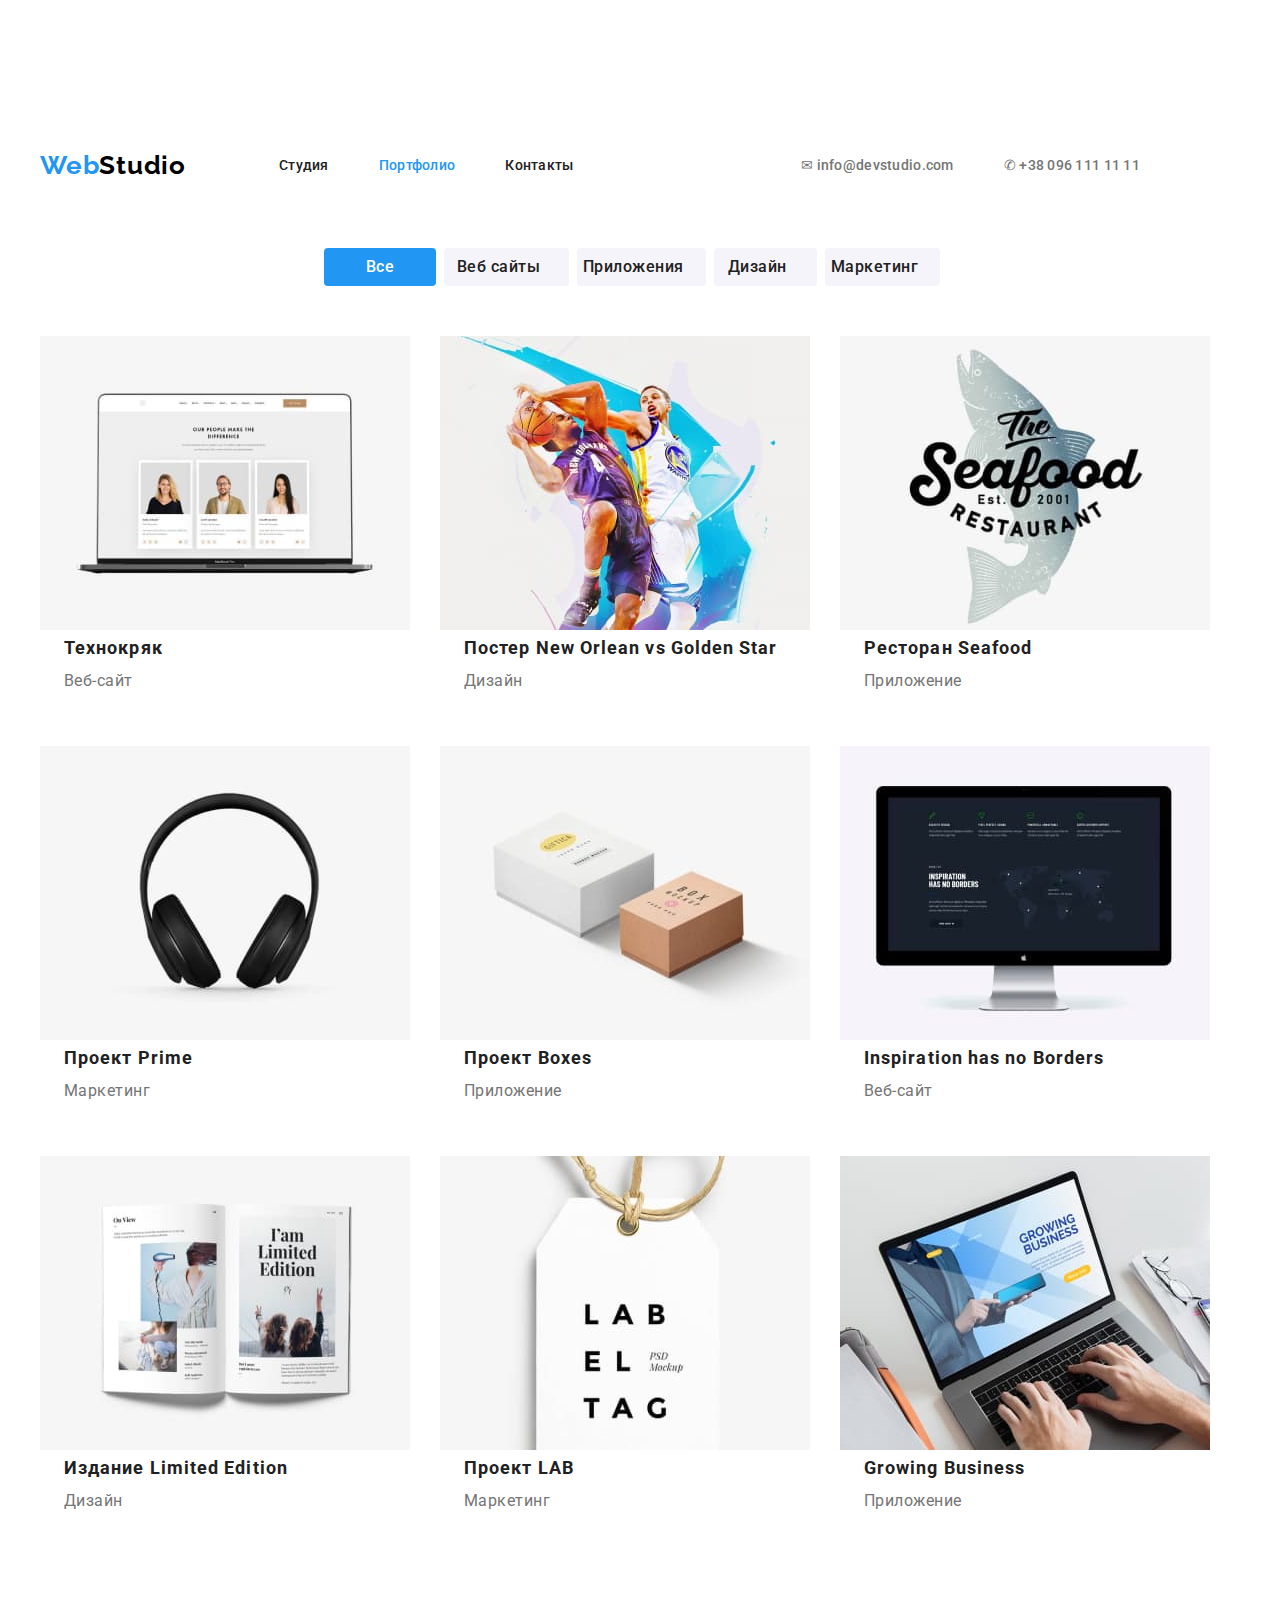
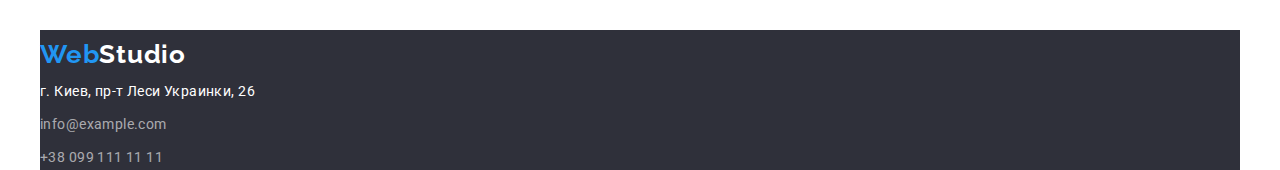
==== portfolio.html @ 2c80fff7 "Домашняя 05.08 итог" ====
<!DOCTYPE html>
<html lang="ru">

<head>
    <meta charset="UTF-8" />
    <meta http-equiv="X-UA-Compatible" content="IE=edge" />
    <meta name="viewport" content="width=device-width, initial-scale=1.0" />
    <title>Студия</title>
    <link rel="preconnect" href="https://fonts.googleapis.com">
    <link rel="preconnect" href="https://fonts.gstatic.com" crossorigin>
    <link
        href="https://fonts.googleapis.com/css2?family=Raleway:wght@700&family=Roboto:wght@400;500;700;900&display=swap"
        rel="stylesheet">
    <link rel="stylesheet" href="./css/styles.css">
</head>

<body>
    <header>
        <div class="container hider-container">
        <nav class="site-nav list">
            <a class="logo" href="">Web<span class="logo-dark">Studio</span></a>

            <ul class="site-list list">
                <li class="site-list-item site-nav"><a class="site-nav-link link" href="./index.html">Студия</a></li>
                <li class="site-list-item site-nav"><a class="site-nav-link current link" href="">Портфолио</a></li>
                <li class="site-list-item site-nav"><a class="site-nav-link link" href="">Контакты</a></li>
            </ul>
        </nav>
        <ul class="site-list-item style-flex">
        <li><a class="site-list-item contact link" href="mailto:info@devstudio.com">&#9993; info@devstudio.com</a></li>
        <li><a class="site-list-item contact link" href="tel:+380961111111">&#9990; +38 096 111 11 11</a></li>
        </ul>
    </div>
    </header>
<main>
    <section> 
        <div class="container">
        <h1 class="visually-hidden">Примеры работ</h1>
   <ul class="menu-li pointer">
    <li><button type="button" class="menu-li pointer filter-button button-color button-oll">Все</button></li>
    <li><button type="button" class="menu-li site-nav-link-p pointer filter-button button-sits">Веб сайты</button></li>
    <li><button type="button" class="menu-li site-nav-link-p pointer filter-button button-tools">Приложения</button></li>
    <li><button type="button" class="menu-li site-nav-link-p pointer filter-button button-design">Дизайн</button></li>
    <li><button type="button" class="menu-li site-nav-link-p pointer filter-button">Маркетинг</button></li>
   </ul>
   
       <div class="test-container example">
        <ul> 
            
                <div class="flex-container">
            <li class="flex-element">
                <img src="./images/works/work1.jpg" alt="ноутбук" width="370" height="294" />
      <h2 class="themes">Технокряк</h2>
      <p class="thems-text">Веб-сайт</p>
           </li>
           
           <li class="flex-element">
            <img src="./images/works/work2.jpg" alt="Баскетбол" width="370" height="294" />
            <h2 class="themes">Постер New Orlean vs Golden Star</h2>
            <p class="thems-text">Дизайн</p>
           </li>
            <li class="flex-element">
                <img src="./images/works/work3.jpg" alt="Рыба" width="370" height="294" />
                <h2 class="themes">Ресторан Seafood</h2>
                <p class="thems-text">Приложение</p>
            </li>
            <li class="flex-element">
                <img src="./images/works/work4.jpg" alt="Наушники" width="370" height="294" />
                <h2 class="themes">Проект Prime</h2>
                <p class="thems-text">Маркетинг</p>
            </li>
            <li class="flex-element">
                <img src="./images/works/work5.jpg" alt="Коробки" width="370" height="294" />
                <h2 class="themes">Проект Boxes</h2>
                <p class="thems-text">Приложение</p>
            </li>
            <li class="flex-element">
                <img src="./images/works/work6.jpg" alt="Монитор" width="370" height="294" />
                <h2 class="themes">Inspiration has no Borders</h2>
                <p class="thems-text">Веб-сайт</p>
            </li>
            <li class="flex-element">
                <img src="./images/works/work7.jpg" alt="Книга" width="370" height="294" />
                <h2 class="themes">Издание Limited Edition</h2>
                <p class="thems-text">Дизайн</p>
            </li>
            <li class="flex-element">
                <img src="./images/works/work8.jpg" alt="Лейбл" width="370" height="294" />
                <h2 class="themes">Проект LAB</h2>
                <p class="thems-text">Маркетинг</p>
            </li>
            <li class="flex-element">
                <img src="./images/works/work9.jpg" alt="Ноутбук 2" width="370" height="294" />
                <h2 class="themes">Growing Business</h2>
                <p class="thems-text">Приложение</p>
            </li>
            </div>
            </ul>
            </div>
    </section>
</main>
    <div class="container">
    <footer class="style-footer">
        <a class="logo" href="">Web<span class="lable">Studio</span></a>
        <address>
            <ul>
                <li>
                    <a href="https://goo.gl/maps/X5TGUrsWiipyjW1k8"></a>
                    <a class="street">г. Киев, пр-т Леси Украинки, 26</a>
                    </li>
                    <li class="contact-footer"><a class="tel-color link" href="mailto:info@example.com">info@example.com</a></li>
                    <li class="contact-footer"><a class="tel-color link" href="tel:+380991111111">+38 099 111 11 11</a></li>
            </ul>
        </address>
    </footer>
    </div>
</body>

</html>
---- css/styles.css ----
:root {
  --accent-color: #2196f3;
  --main-text-color: #212121;
  --secondary-text-color: #757575;
  --main-font: 'Roboto', sans-serif;
  --secondary-font: 'Raleway', cursive;
  --primary-white-color: #ffffff;
  --lable-color: #000000
}

html {
  box-sizing: border-box;
}

.list {
  display: flex;
  align-items: center;
  padding: 0;
  margin: 0;
  list-style: none;
 
}

img {
  display: block;
  max-width: 100%;
  height: auto;
}

.container {
  width: 1200px;
  padding-left: 15px;
  padding-right: 15px;
  margin: 0 auto;
}

.div {
  display: block;
}

.site-list-item {
  margin-right: 50px;
  padding-top: 32px;
  padding-bottom: 32px;
  margin-left: auto;
  display: flex;
}

.style-flex {
  display: flex;
  margin-left: auto;
}

.site-list-work:not(:last-child) {
  margin-right: 30px;
  padding-bottom: 94px;
}

.site-command {
  background: #FFFFFF;
  box-shadow: 0px 1px 3px rgba(0, 0, 0, 0.12), 0px 1px 1px rgba(0, 0, 0, 0.14), 0px 2px 1px rgba(0, 0, 0, 0.2);
  border-radius: 0px 0px 4px 4px;
}

.site-command:not(:last-child) {
  margin-right: 30px;
}

.team {
  margin-bottom: 94;
  padding: 50px;
}
  
.box {
  width: 130;
  min-height: 75;
  background-color: teal;
  color: fff;
  justify-content: center;
  align-items: center;
  margin-bottom: 15px;
}

body {
  margin: 0;
  font-family: 'Roboto';
  font-family: var(--main-font);
  background-color: var(--primary-white-color);
}

.hider-container {
  display: flex;
  margin-top: 94px;
  margin-bottom: 10px;
}

.link {
    text-decoration: none;
    display: block;
    
}

h1,h2,h3,h4,h5,h6,p {
    margin-top: 0;
    margin-bottom: 0;
}

.lable {
    color: var(--primary-white-color);
}

.pointer {
    display: flex;
    cursor: pointer;
}

.head {
    padding-top: 200px;
    padding-bottom: 200px;
    font-weight: 900;
    font-size: 44px;
    line-height: 1.36;
    text-align: center;
    letter-spacing: 0.06em;
    text-transform: uppercase;
    color: var(--primary-white-color);
    background-color: #2F303A;;
}

.head-title {
  margin-top: 0;
  padding-bottom: 0;
    font-weight: 900;
    font-size: 44px;
    line-height: 1.36;
    text-align: center;
    letter-spacing: 0.06em;
    text-transform: uppercase;
  
    color: #FFFFFF;
}

/* Logo */

.logo {
  margin-right: 93px;
  text-decoration: none;
  font-family: var(--secondary-font);
  font-weight: 700;
  font-size: 26px;
  line-height: 1.92;
  letter-spacing: 0.03em;
  color: var(--accent-color);
}

ul {
  margin: 0;
  padding: 0;
  list-style: none;
}

.example {
  display: flex;
  flex-wrap: wrap;
}

.test-conntainer {
  width: 1230px;
  padding-left: 15px;
  padding-right: 15px;
  margin-left: auto;
  margin-right: auto;

}

.flex-container {
  display: flex;
  flex-wrap: wrap;
}

.flex-element {
  width: 370px;
  margin-right: 30px;
  margin-bottom: 30px;
  
}

.flex-element:nth-child(3n) {
  margin-right: 0;
}

.flex-element:nth-last-child(-n + 3) {
  margin-bottom: 0;
}

.logo-dark {
  font-weight: 700;
    font-size: 26px;
    line-height: 1.19;
    letter-spacing: 0.03em;
  color: var(--lable-color);
}

.logo-light {
  font-weight: 700;
    font-size: 26px;
    line-height: 1.19;
    letter-spacing: 0.03em;
  color: var(--primary-white-color);
}

.filter-button {
  border-radius: 4px;
  border: none;
  padding-top: 6px;
    padding-right: 22px;
    padding-bottom: 6px;
    padding-left: 6px;
    background-color: #F5F4FA;
    color: #212121;
}

.menu-li {
  margin-bottom: 25px;
  text-align: center;
  margin-right: 8px;
  justify-content: center;
  font-family: 'Roboto';
  font-style: normal;
    font-weight: 500;
    font-size: 16px;
    line-height: 1.62;
    text-align: center;
    letter-spacing: 0.03em;
    color: #212121;
}

.site-nav {
  display: flex;
}

.site-nav-link {
  font-weight: 500;
  font-size: 14px;
  line-height: 1.14;
  letter-spacing: 0.02em;
  color: var(--main-text-color);
}

.site-nav-link:hover,
.site-nav-link:focus {
  color: var(--accent-color);
  background-color: var(--primary-white-color);
}

.site-nav-link-p:hover,
.site-nav-link-p:focus {
  color: #212121;
  background-color: #F5F5F5;
}

.contact {
    margin-top: 0;
    padding-bottom: 0;
    padding-bottom: 32px; 
      font-weight: 500;
      font-size: 14px;
      line-height: 1.14;
      letter-spacing: 0.02em;
      color: var(--secondary-text-color);
}

.current {
  color: var(--accent-color);
}

.contact-tel {
  color: var(--secondary-text-color);
}

.feature-skills {
    font-weight: 700;
    font-size: 14px;
    line-height: 1.14;
    letter-spacing: 0.03em;
    text-transform: uppercase;
    color: var(--main-text-color);
}

.section-title {
    margin-top: 0;
    margin-bottom: 0;
    margin-top: 118px;
    padding-bottom: 94px;
    font-weight: 700;
    font-size: 36px;
    line-height: 1.16;
    text-align: center;
    letter-spacing: 0.03em;
    color: var(--main-text-color);
}

.section-title-bg {
  background-color: #F5F4FA;
      margin-top: 0;
      margin-bottom: 0;
      padding-bottom: 94px;
      font-weight: 700;
      font-size: 36px;
      line-height: 1.16;
      text-align: center;
      letter-spacing: 0.03em;
      color: var(--main-text-color);
}

.section.no-padding {
    padding-top: 0;
    padding-bottom: 0;
}

.features-title {
    margin: 0;
    padding: 0;
    margin-bottom: 10px;
    font-weight: 700;
    font-size: 14px;
    line-height: 1.14;
    letter-spacing: 0.03em;
    text-transform: uppercase;
    color: var(--main-text-color);
}

.features-text {
  margin-right: 30px;
  padding-bottom: 50px;
  font-weight: 400;
  font-size: 14px;
  line-height: 1.71;
  letter-spacing: 0.03em;
  color: var(--secondary-text-color);
}

.tim-title {
  margin-top: 30px;
  padding-bottom: 10px;
  font-weight: 500;
  font-size: 16px;
  line-height: 1.18;
  letter-spacing: 0.03em;
  color: var(--main-text-color);
}

.tim-text {
  
  padding-bottom: 30px;
  font-weight: 400;
  font-size: 16px;
  line-height: 1.18;
  letter-spacing: 0.03em;
  color: var(--secondary-text-color);
}

.head {
    font-weight: 900;
    font-size: 44px;
    line-height: 1.36;
    text-align: center;
    letter-spacing: 0.06em;
    text-transform: uppercase;
    color: var(--primary-white-color);
}

/* Button */

.button-oll {
    padding-top: 6px;
    padding-right: 25px;
    padding-bottom: 6px;
    padding-left: 25px;
    width: 73px;
    height: 38px;
}

.button-sits {
  width: 125px;
    height: 38px;
    left: 593px;
    top: 174px;
}

.botton-tools {
    width: 112px;
      height: 38px;
      left: 726px;
      top: 174px;
}

.button-design {
  width: 103px;
    height: 38px;
    left: 846px;
    top: 174px;
}

.button-marketing {
  width: 130px;
    height: 38px;
    left: 957px;
    top: 174px;
}

.button-color {
width: 112px;
height: 38px;
left: 726px;
top: 174px;
border-radius: var(--accent-color);
border-radius: 4px; 
color: var(--primary-white-color);
background-color: var(--accent-color);
}

.properties {
  font-weight: 700;
  font-size: 16px;
  line-height: 1.88;
  display: flex;
  align-items: center;
  text-align: center;
  letter-spacing: 0.06em;
  color: var(--primary-white-color);
}

.button.primary {
  background-color: var(--accent-color);
  color: var(--primary-white-color);
    border-radius: 4px;
    padding: 10px 32px;
    margin-right: auto;
    margin-left: auto;
    text-transform: uppercase;
    font-weight: 700;
    font-size: 16px;
    line-height: 1.88;
    display: flex;
    align-items: center;
    text-align: center;
    letter-spacing: 0.06em;
    color: var(--primary-white-color);
}

/* Наши преимущества */

.themes {
      margin-left: 24px;
      margin-right: 24px;
      font-weight: 700;
      font-size: 18px;
      line-height: 2;
      letter-spacing: 0.06em;
      color: var(--main-text-color);
}

.thems-text {
      margin-right: 24px;
      margin-left: 24px;
      margin-bottom: 20px;
      font-weight: 400;
      font-size: 16px;
      line-height: 1.88;
      letter-spacing: 0.03em;
      color: var(--secondary-text-color);
}

/* Футер */

.contact-footer {
  margin-top: 9px;
  
  font-family: 'Roboto';
    font-style: normal;
    font-weight: 400;
    font-size: 14px;
    line-height: 1.71;
    letter-spacing: 0.03em;
    color: rgba(255, 255, 255, 0.6);
}

.tel-color {
  font-weight: 400;
    font-size: 14px;
    line-height: 1.71;
    letter-spacing: 0.03em;
    color: rgba(255, 255, 255, 0.6);
}

.style-footer {
  margin-top: 94px;
  background-color: #2F303A;;
}

.logo-footer {
  margin-bottom: 20px;
  padding-bottom: 20px;
}

.street {
  margin-top: 30px;
font-family: 'Roboto';
  font-style: normal;
  font-weight: 400;
  font-size: 14px;
  line-height: 1.71;
  letter-spacing: 0.03em;
  color: var(--primary-white-color);
}

/* Спрятанный заголовок */
.visually-hidden {
  
  position: absolute;
  white-space: nowrap;
  width: 1px;
  height: 1px;
  overflow: hidden;
  border: 0;
  padding: 0;
  clip: rect(0 0 0 0);
  clip-path: inset(50%);
  margin: -1px;
}
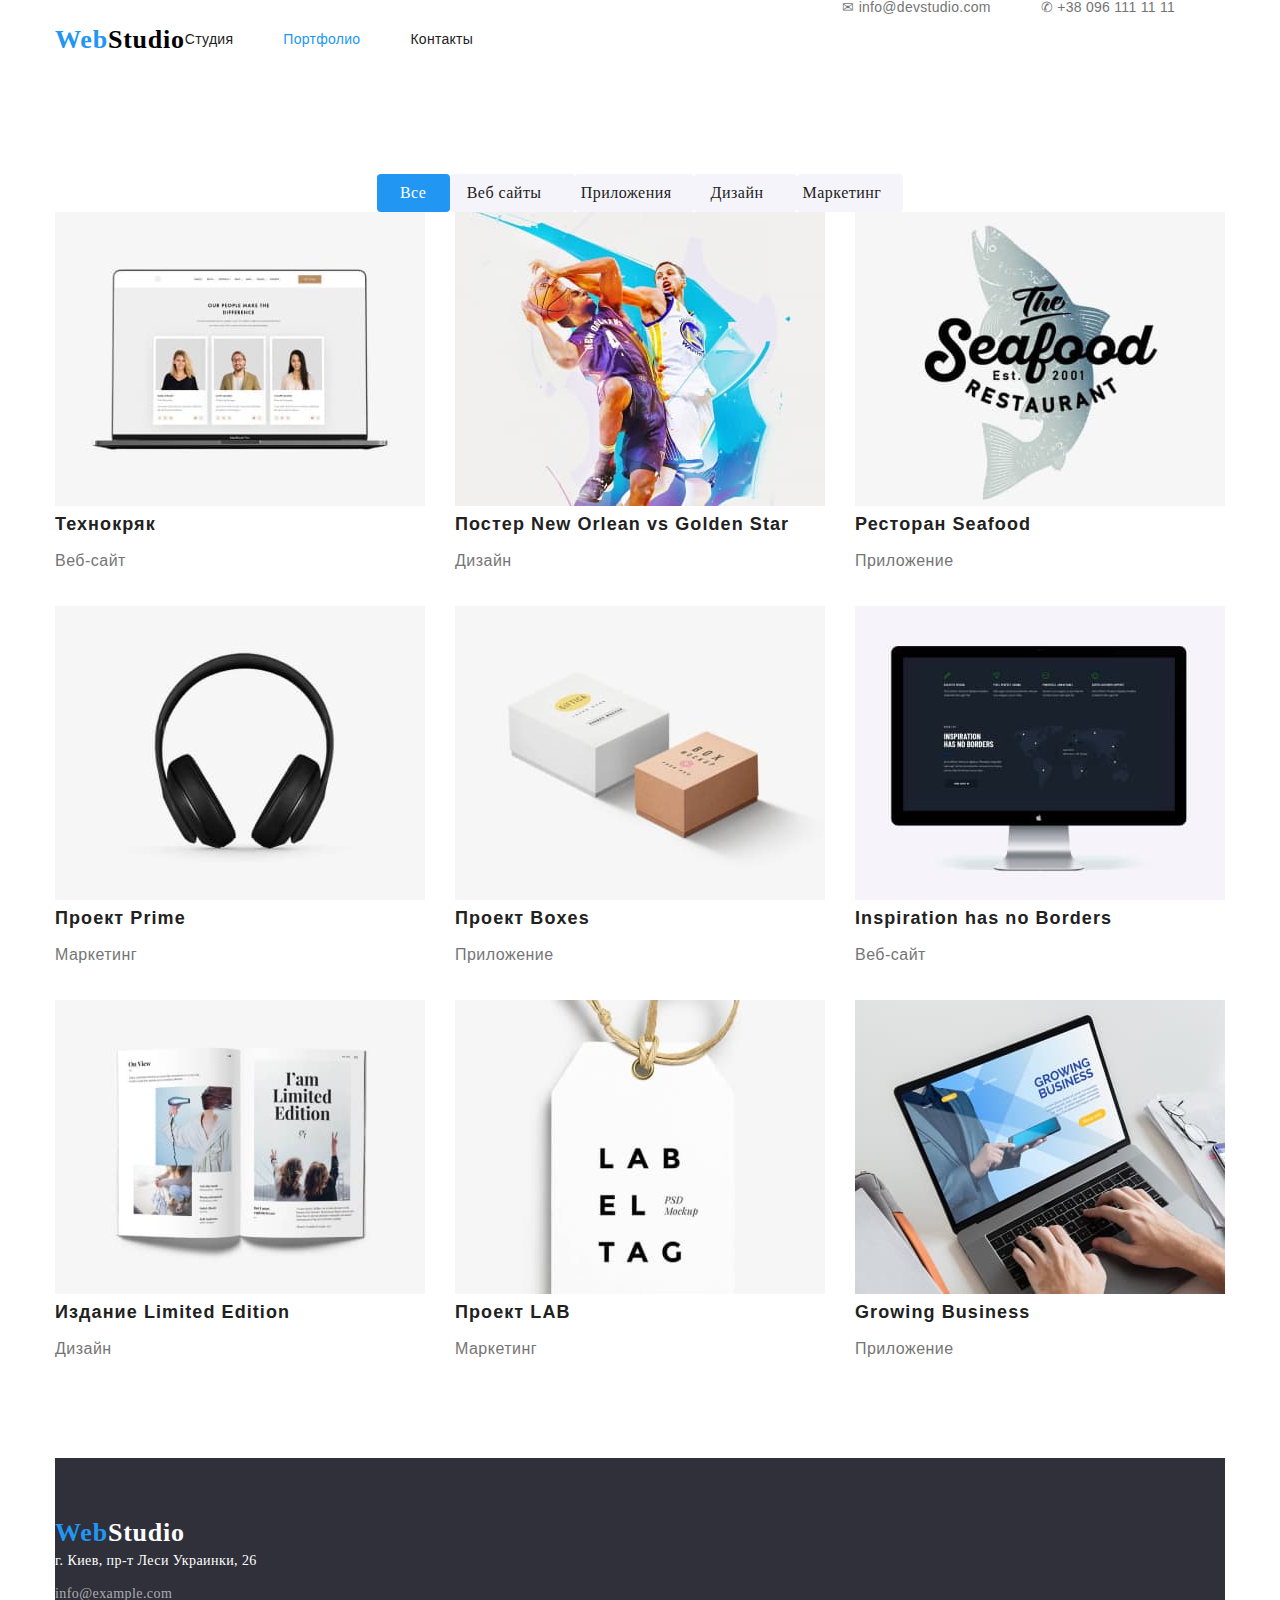
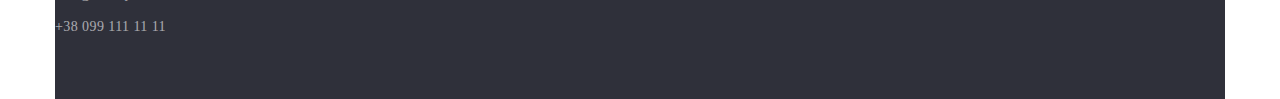
==== commit 57c15a34: "Домашка 07.08" ====
--- a/portfolio.html
+++ b/portfolio.html
@@ -9,8 +9,8 @@
     <link rel="preconnect" href="https://fonts.googleapis.com">
     <link rel="preconnect" href="https://fonts.gstatic.com" crossorigin>
     <link
-        href="https://fonts.googleapis.com/css2?family=Raleway:wght@700&family=Roboto:wght@400;500;700;900&display=swap"
-        rel="stylesheet">
+        href="https://fonts.googleapis.com/css2?family=Raleway:wght@700&family=Roboto:wght@400;500;700;900&display=swap">
+        <link rel="stylesheet" href="https://cdnjs.cloudflare.com/ajax/libs/modern-normalize/1.1.0/modern-normalize.min.css">
     <link rel="stylesheet" href="./css/styles.css">
 </head>
 
@@ -33,7 +33,7 @@
     </div>
     </header>
 <main>
-    <section> 
+    <section class="section"> 
         <div class="container">
         <h1 class="visually-hidden">Примеры работ</h1>
    <ul class="menu-li pointer">
@@ -44,10 +44,8 @@
     <li><button type="button" class="menu-li site-nav-link-p pointer filter-button">Маркетинг</button></li>
    </ul>
    
-       <div class="test-container example">
         <ul> 
-            
-                <div class="flex-container">
+                <ul class="flex-container">   
             <li class="flex-element">
                 <img src="./images/works/work1.jpg" alt="ноутбук" width="370" height="294" />
       <h2 class="themes">Технокряк</h2>
@@ -94,7 +92,7 @@
                 <h2 class="themes">Growing Business</h2>
                 <p class="thems-text">Приложение</p>
             </li>
-            </div>
+            </ul>
             </ul>
             </div>
     </section>
--- a/css/styles.css
+++ b/css/styles.css
@@ -18,7 +18,11 @@
   padding: 0;
   margin: 0;
   list-style: none;
- 
+}
+
+.section {
+  padding-top: 94px;
+  padding-bottom: 94px;
 }
 
 img {
@@ -34,26 +38,31 @@
   margin: 0 auto;
 }
 
+.header {
+  background: 1px solid #F5F5F5;
+}
+
 .div {
   display: block;
 }
 
-.site-list-item {
+.contacts {
+  display: flex;
+  margin-left: auto;
+  mb50
+}
+
+.style-flex {
+  display: flex;
+  margin-left: auto;
+}
+
+.site-list-item:not(:last-child) {
   margin-right: 50px;
-  padding-top: 32px;
-  padding-bottom: 32px;
-  margin-left: auto;
-  display: flex;
-}
-
-.style-flex {
-  display: flex;
-  margin-left: auto;
 }
 
 .site-list-work:not(:last-child) {
   margin-right: 30px;
-  padding-bottom: 94px;
 }
 
 .site-command {
@@ -67,8 +76,13 @@
 }
 
 .team {
-  margin-bottom: 94;
-  padding: 50px;
+    margin-bottom: 50px;
+    font-weight: 700;
+    font-size: 36px;
+    line-height: 1.16;
+    text-align: center;
+    letter-spacing: 0.03em;
+    color: var(--main-text-color);
 }
   
 .box {
@@ -90,8 +104,6 @@
 
 .hider-container {
   display: flex;
-  margin-top: 94px;
-  margin-bottom: 10px;
 }
 
 .link {
@@ -130,6 +142,7 @@
 .head-title {
   margin-top: 0;
   padding-bottom: 0;
+  margin-bottom: 30px;
     font-weight: 900;
     font-size: 44px;
     line-height: 1.36;
@@ -143,12 +156,11 @@
 /* Logo */
 
 .logo {
-  margin-right: 93px;
   text-decoration: none;
   font-family: var(--secondary-font);
   font-weight: 700;
   font-size: 26px;
-  line-height: 1.92;
+  line-height: 1.19;
   letter-spacing: 0.03em;
   color: var(--accent-color);
 }
@@ -174,11 +186,14 @@
 }
 
 .flex-container {
+  
   display: flex;
   flex-wrap: wrap;
+    
 }
 
 .flex-element {
+  
   width: 370px;
   margin-right: 30px;
   margin-bottom: 30px;
@@ -221,9 +236,7 @@
 }
 
 .menu-li {
-  margin-bottom: 25px;
-  text-align: center;
-  margin-right: 8px;
+ 
   justify-content: center;
   font-family: 'Roboto';
   font-style: normal;
@@ -235,16 +248,22 @@
     color: #212121;
 }
 
-.site-nav {
-  display: flex;
+.contacts-link {
+  font-weight: 500;
+    font-size: 14px;
+    line-height: 1.14;
+    letter-spacing: 0.02em;
+    color: var(--accent-color);
 }
 
 .site-nav-link {
+  padding: 32px 0;
   font-weight: 500;
   font-size: 14px;
   line-height: 1.14;
   letter-spacing: 0.02em;
   color: var(--main-text-color);
+  display: block;
 }
 
 .site-nav-link:hover,
@@ -260,14 +279,12 @@
 }
 
 .contact {
-    margin-top: 0;
-    padding-bottom: 0;
-    padding-bottom: 32px; 
-      font-weight: 500;
-      font-size: 14px;
-      line-height: 1.14;
-      letter-spacing: 0.02em;
-      color: var(--secondary-text-color);
+  margin-right: 50px;
+  font-weight: 500;
+  font-size: 14px;
+  line-height: 1.14;
+  letter-spacing: 0.02em;
+  color: var(--secondary-text-color);
 }
 
 .current {
@@ -290,8 +307,7 @@
 .section-title {
     margin-top: 0;
     margin-bottom: 0;
-    margin-top: 118px;
-    padding-bottom: 94px;
+    margin-bottom: 50px;
     font-weight: 700;
     font-size: 36px;
     line-height: 1.16;
@@ -302,20 +318,19 @@
 
 .section-title-bg {
   background-color: #F5F4FA;
-      margin-top: 0;
-      margin-bottom: 0;
-      padding-bottom: 94px;
-      font-weight: 700;
-      font-size: 36px;
-      line-height: 1.16;
-      text-align: center;
-      letter-spacing: 0.03em;
-      color: var(--main-text-color);
 }
 
 .section.no-padding {
     padding-top: 0;
     padding-bottom: 0;
+}
+
+.site-nav {
+  display: flex;
+}
+
+.site-item {
+  display: flex;
 }
 
 .features-title {
@@ -332,7 +347,6 @@
 
 .features-text {
   margin-right: 30px;
-  padding-bottom: 50px;
   font-weight: 400;
   font-size: 14px;
   line-height: 1.71;
@@ -340,9 +354,29 @@
   color: var(--secondary-text-color);
 }
 
+.section-bottom {
+  margin-top: 0;
+  margin-bottom: 0;
+  padding-top: 0;
+}
+
+.box-sizing {
+  box-sizing: border-box;
+  
+    position: absolute;
+    width: 370px;
+    height: 404px;
+    left: 215px;
+    top: 262px;
+  
+    background: #FFFFFF;
+    border: 1px solid #EEEEEE;
+}
+
 .tim-title {
-  margin-top: 30px;
-  padding-bottom: 10px;
+  padding-top: 30px;
+  padding-bottom: 30px;
+  margin-bottom: 10px;
   font-weight: 500;
   font-size: 16px;
   line-height: 1.18;
@@ -351,8 +385,6 @@
 }
 
 .tim-text {
-  
-  padding-bottom: 30px;
   font-weight: 400;
   font-size: 16px;
   line-height: 1.18;
@@ -410,11 +442,7 @@
 }
 
 .button-color {
-width: 112px;
-height: 38px;
-left: 726px;
-top: 174px;
-border-radius: var(--accent-color);
+
 border-radius: 4px; 
 color: var(--primary-white-color);
 background-color: var(--accent-color);
@@ -452,8 +480,7 @@
 /* Наши преимущества */
 
 .themes {
-      margin-left: 24px;
-      margin-right: 24px;
+      margin-bottom: 4px;
       font-weight: 700;
       font-size: 18px;
       line-height: 2;
@@ -462,9 +489,7 @@
 }
 
 .thems-text {
-      margin-right: 24px;
-      margin-left: 24px;
-      margin-bottom: 20px;
+      
       font-weight: 400;
       font-size: 16px;
       line-height: 1.88;
@@ -495,13 +520,14 @@
 }
 
 .style-footer {
-  margin-top: 94px;
+  padding-top: 60px;
+  padding-bottom: 60px;
   background-color: #2F303A;;
 }
 
 .logo-footer {
+  display: block;
   margin-bottom: 20px;
-  padding-bottom: 20px;
 }
 
 .street {
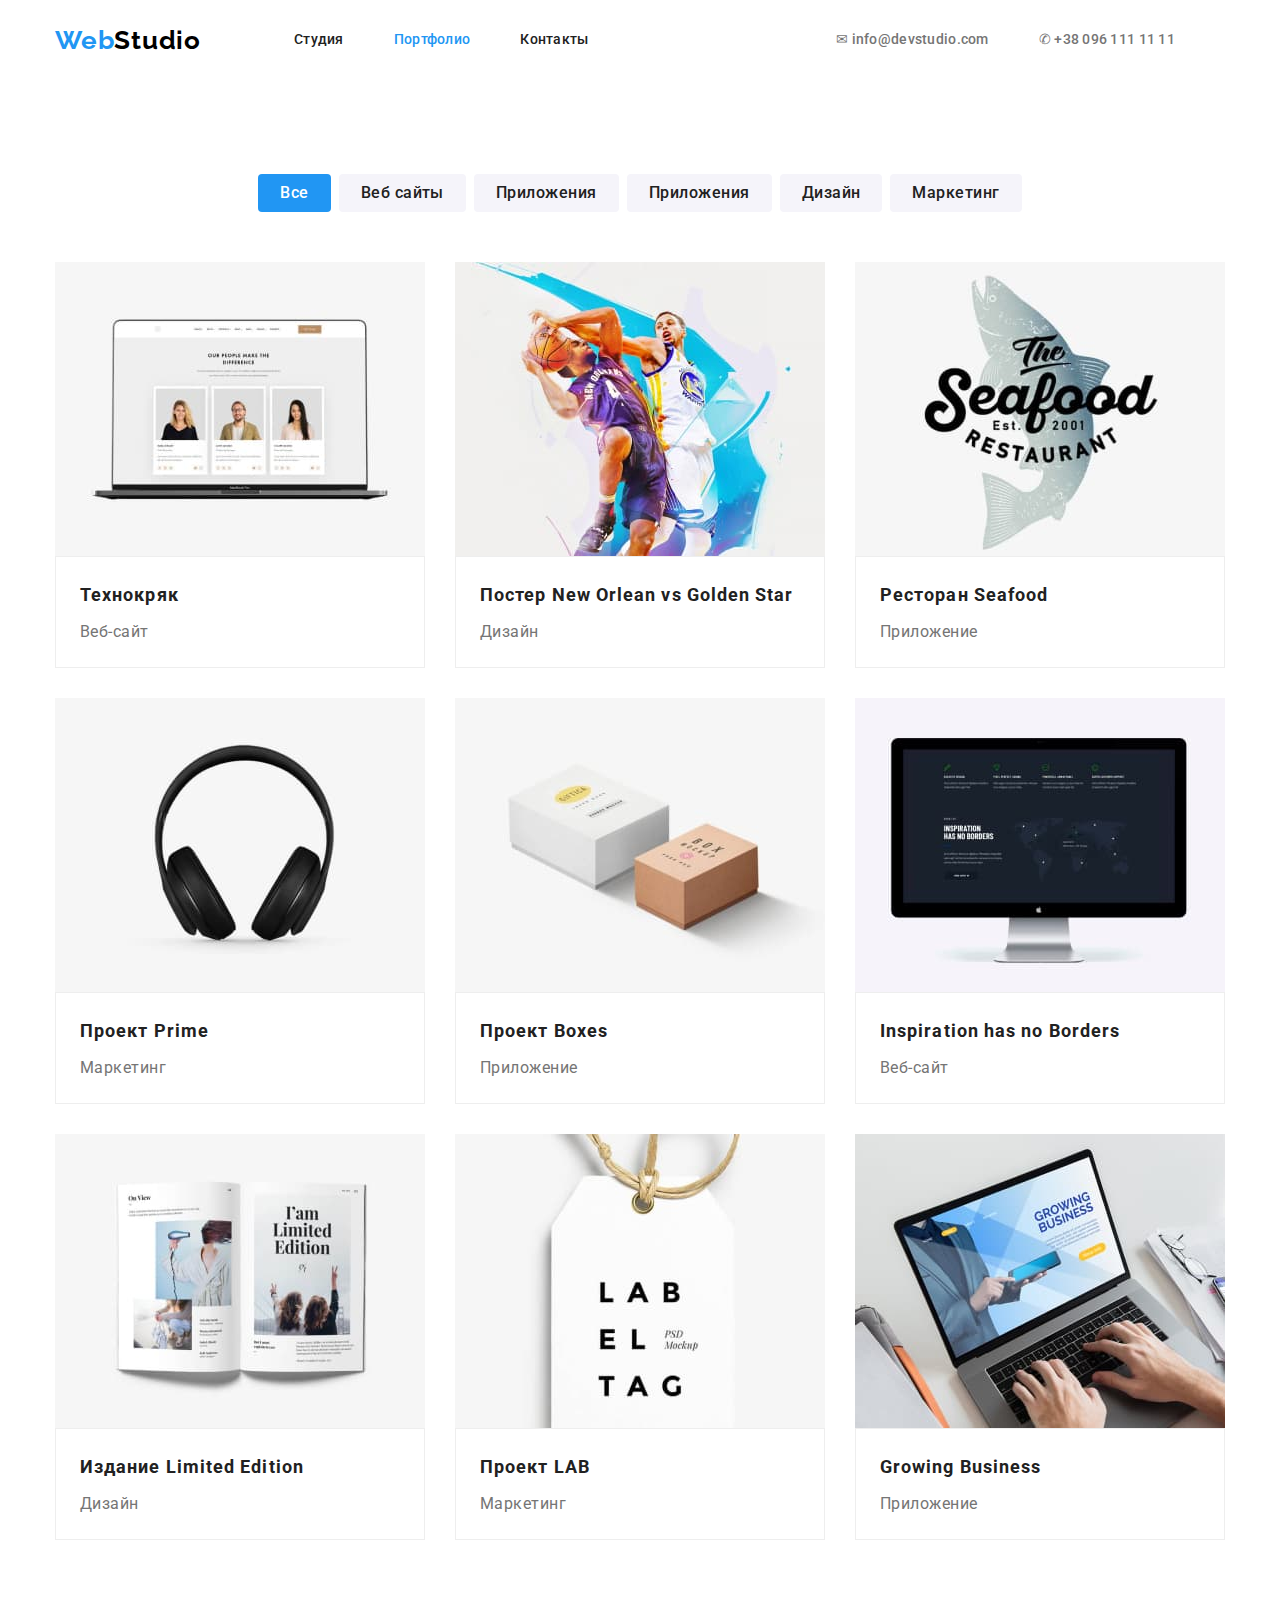
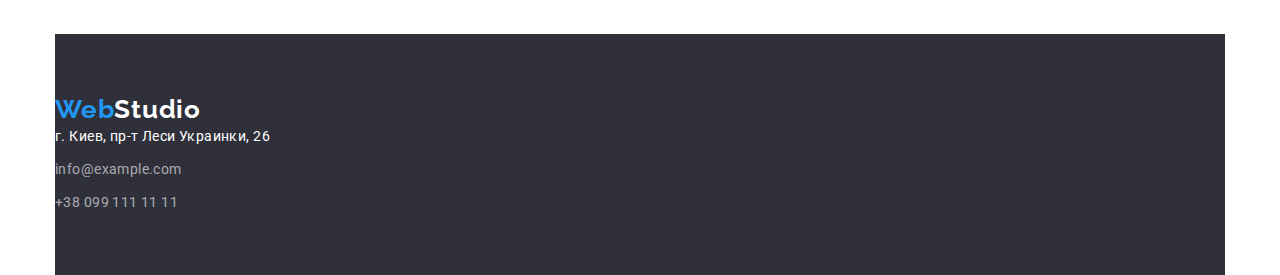
==== commit 90ed825d: "Домашняя 08.08" ====
--- a/portfolio.html
+++ b/portfolio.html
@@ -8,10 +8,10 @@
     <title>Студия</title>
     <link rel="preconnect" href="https://fonts.googleapis.com">
     <link rel="preconnect" href="https://fonts.gstatic.com" crossorigin>
-    <link
-        href="https://fonts.googleapis.com/css2?family=Raleway:wght@700&family=Roboto:wght@400;500;700;900&display=swap">
-        <link rel="stylesheet" href="https://cdnjs.cloudflare.com/ajax/libs/modern-normalize/1.1.0/modern-normalize.min.css">
-    <link rel="stylesheet" href="./css/styles.css">
+<link href="https://fonts.googleapis.com/css2?family=Raleway:wght@700&family=Roboto:wght@400;500;700;900&display=swap"
+    rel="stylesheet">
+<link rel="stylesheet" href="https://cdnjs.cloudflare.com/ajax/libs/modern-normalize/1.1.0/modern-normalize.min.css">
+<link rel="stylesheet" href="./css/styles.css">
 </head>
 
 <body>
@@ -36,63 +36,80 @@
     <section class="section"> 
         <div class="container">
         <h1 class="visually-hidden">Примеры работ</h1>
-   <ul class="menu-li pointer">
-    <li><button type="button" class="menu-li pointer filter-button button-color button-oll">Все</button></li>
-    <li><button type="button" class="menu-li site-nav-link-p pointer filter-button button-sits">Веб сайты</button></li>
-    <li><button type="button" class="menu-li site-nav-link-p pointer filter-button button-tools">Приложения</button></li>
-    <li><button type="button" class="menu-li site-nav-link-p pointer filter-button button-design">Дизайн</button></li>
-    <li><button type="button" class="menu-li site-nav-link-p pointer filter-button">Маркетинг</button></li>
+   <ul class="filter">
+    <li class="menu-distance"><button type="button" class="filter-button button-blue">Все</button></li>
+    <li class="menu-distance"><button type="button" class="filter-button">Веб сайты</button></li>
+    <li class="menu-distance"><button type="button" class="filter-button">Приложения</button></li>
+    <li class="menu-distance"><button type="button" class="filter-button">Приложения</button></li>
+    <li class="menu-distance"><button type="button" class="filter-button">Дизайн</button></li>
+    <li class="menu-distance"><button type="button" class="filter-button">Маркетинг</button></li>
    </ul>
    
-        <ul> 
-                <ul class="flex-container">   
+            <ul class="flex-container">   
             <li class="flex-element">
                 <img src="./images/works/work1.jpg" alt="ноутбук" width="370" height="294" />
+            <div class="pictures">
       <h2 class="themes">Технокряк</h2>
       <p class="thems-text">Веб-сайт</p>
+            </div>
            </li>
            
            <li class="flex-element">
             <img src="./images/works/work2.jpg" alt="Баскетбол" width="370" height="294" />
+            <div class="pictures">
             <h2 class="themes">Постер New Orlean vs Golden Star</h2>
             <p class="thems-text">Дизайн</p>
+            </div>
            </li>
             <li class="flex-element">
                 <img src="./images/works/work3.jpg" alt="Рыба" width="370" height="294" />
+            <div class="pictures">
                 <h2 class="themes">Ресторан Seafood</h2>
                 <p class="thems-text">Приложение</p>
+            </div>
             </li>
             <li class="flex-element">
                 <img src="./images/works/work4.jpg" alt="Наушники" width="370" height="294" />
+                <div class="pictures">
                 <h2 class="themes">Проект Prime</h2>
                 <p class="thems-text">Маркетинг</p>
+                </div>
             </li>
             <li class="flex-element">
                 <img src="./images/works/work5.jpg" alt="Коробки" width="370" height="294" />
+                <div class="pictures">
                 <h2 class="themes">Проект Boxes</h2>
                 <p class="thems-text">Приложение</p>
+                </div>
             </li>
             <li class="flex-element">
                 <img src="./images/works/work6.jpg" alt="Монитор" width="370" height="294" />
+                <div class="pictures">
                 <h2 class="themes">Inspiration has no Borders</h2>
                 <p class="thems-text">Веб-сайт</p>
+                </div>
             </li>
             <li class="flex-element">
                 <img src="./images/works/work7.jpg" alt="Книга" width="370" height="294" />
+                <div class="pictures">
                 <h2 class="themes">Издание Limited Edition</h2>
                 <p class="thems-text">Дизайн</p>
+                </div>
             </li>
             <li class="flex-element">
                 <img src="./images/works/work8.jpg" alt="Лейбл" width="370" height="294" />
+                <div class="pictures">
                 <h2 class="themes">Проект LAB</h2>
                 <p class="thems-text">Маркетинг</p>
+                </div>
             </li>
             <li class="flex-element">
                 <img src="./images/works/work9.jpg" alt="Ноутбук 2" width="370" height="294" />
+                <div class="pictures">
                 <h2 class="themes">Growing Business</h2>
                 <p class="thems-text">Приложение</p>
+                </div>
             </li>
-            </ul>
             </ul>
             </div>
     </section>
--- a/css/styles.css
+++ b/css/styles.css
@@ -103,6 +103,7 @@
 }
 
 .hider-container {
+  align-items: center;
   display: flex;
 }
 
@@ -119,11 +120,6 @@
 
 .lable {
     color: var(--primary-white-color);
-}
-
-.pointer {
-    display: flex;
-    cursor: pointer;
 }
 
 .head {
@@ -176,6 +172,24 @@
   flex-wrap: wrap;
 }
 
+.pictures {
+  box-sizing: border-box;
+  border: 1px solid #EEEEEE;
+  background: #FFFFFF;
+  padding-top: 20px;
+  padding-right: 24px;
+  padding-left: 24px;
+  padding-bottom: 20px;
+}
+
+.tim-card {
+
+  background: #FFFFFF;
+    /* material shadow v1 */
+    box-shadow: 0px 1px 3px rgba(0, 0, 0, 0.12), 0px 1px 1px rgba(0, 0, 0, 0.14), 0px 2px 1px rgba(0, 0, 0, 0.2);
+    border-radius: 0px 0px 4px 4px;
+}
+
 .test-conntainer {
   width: 1230px;
   padding-left: 15px;
@@ -186,18 +200,14 @@
 }
 
 .flex-container {
-  
   display: flex;
   flex-wrap: wrap;
-    
 }
 
 .flex-element {
-  
   width: 370px;
   margin-right: 30px;
   margin-bottom: 30px;
-  
 }
 
 .flex-element:nth-child(3n) {
@@ -208,7 +218,12 @@
   margin-bottom: 0;
 }
 
+.menu-distance:not(:last-child) {
+  margin-right: 8px;
+} 
+
 .logo-dark {
+  margin-right: 93px;
   font-weight: 700;
     font-size: 26px;
     line-height: 1.19;
@@ -228,24 +243,23 @@
   border-radius: 4px;
   border: none;
   padding-top: 6px;
-    padding-right: 22px;
-    padding-bottom: 6px;
-    padding-left: 6px;
-    background-color: #F5F4FA;
-    color: #212121;
-}
-
-.menu-li {
- 
-  justify-content: center;
-  font-family: 'Roboto';
-  font-style: normal;
-    font-weight: 500;
+  padding-right: 22px;
+  padding-bottom: 6px;
+  padding-left: 22px;
+  background-color: #F5F4FA;
+  font-weight: 500;
     font-size: 16px;
     line-height: 1.62;
     text-align: center;
     letter-spacing: 0.03em;
-    color: #212121;
+    color: var(--main-text-color);
+}
+
+.filter {
+  margin-bottom: 50px;
+  display: flex;
+  justify-content: center;
+  
 }
 
 .contacts-link {
@@ -287,6 +301,17 @@
   color: var(--secondary-text-color);
 }
 
+.link:hover,
+.link:focus {
+  color: #212121;
+  background-color: #F5F5F5;
+}
+
+.button-blue {
+  color: var(--primary-white-color);
+  background-color: var(--accent-color);
+}
+
 .current {
   color: var(--accent-color);
 }
@@ -346,7 +371,6 @@
 }
 
 .features-text {
-  margin-right: 30px;
   font-weight: 400;
   font-size: 14px;
   line-height: 1.71;
@@ -354,6 +378,10 @@
   color: var(--secondary-text-color);
 }
 
+.features-item:not(:last-child) {
+  margin-right: 30px;
+}
+
 .section-bottom {
   margin-top: 0;
   margin-bottom: 0;
@@ -362,21 +390,18 @@
 
 .box-sizing {
   box-sizing: border-box;
-  
     position: absolute;
     width: 370px;
     height: 404px;
     left: 215px;
     top: 262px;
-  
     background: #FFFFFF;
     border: 1px solid #EEEEEE;
 }
 
 .tim-title {
   padding-top: 30px;
-  padding-bottom: 30px;
-  margin-bottom: 10px;
+  padding-bottom: 10px;
   font-weight: 500;
   font-size: 16px;
   line-height: 1.18;
@@ -385,6 +410,7 @@
 }
 
 .tim-text {
+  padding-bottom: 30px;
   font-weight: 400;
   font-size: 16px;
   line-height: 1.18;
@@ -392,6 +418,10 @@
   color: var(--secondary-text-color);
 }
 
+.tim-title, .tim-text {
+  align-items: center;
+} 
+
 .head {
     font-weight: 900;
     font-size: 44px;
@@ -404,13 +434,6 @@
 
 /* Button */
 
-.button-oll {
-    padding-top: 6px;
-    padding-right: 25px;
-    padding-bottom: 6px;
-    padding-left: 25px;
-    width: 73px;
-    height: 38px;
 }
 
 .button-sits {
@@ -436,16 +459,9 @@
 
 .button-marketing {
   width: 130px;
-    height: 38px;
-    left: 957px;
-    top: 174px;
-}
-
-.button-color {
-
-border-radius: 4px; 
-color: var(--primary-white-color);
-background-color: var(--accent-color);
+  height: 38px;
+  left: 957px;
+  top: 174px;
 }
 
 .properties {
@@ -489,12 +505,11 @@
 }
 
 .thems-text {
-      
-      font-weight: 400;
-      font-size: 16px;
-      line-height: 1.88;
-      letter-spacing: 0.03em;
-      color: var(--secondary-text-color);
+    font-weight: 400;
+    font-size: 16px;
+    line-height: 1.88;
+    letter-spacing: 0.03em;
+    color: var(--secondary-text-color);
 }
 
 /* Футер */
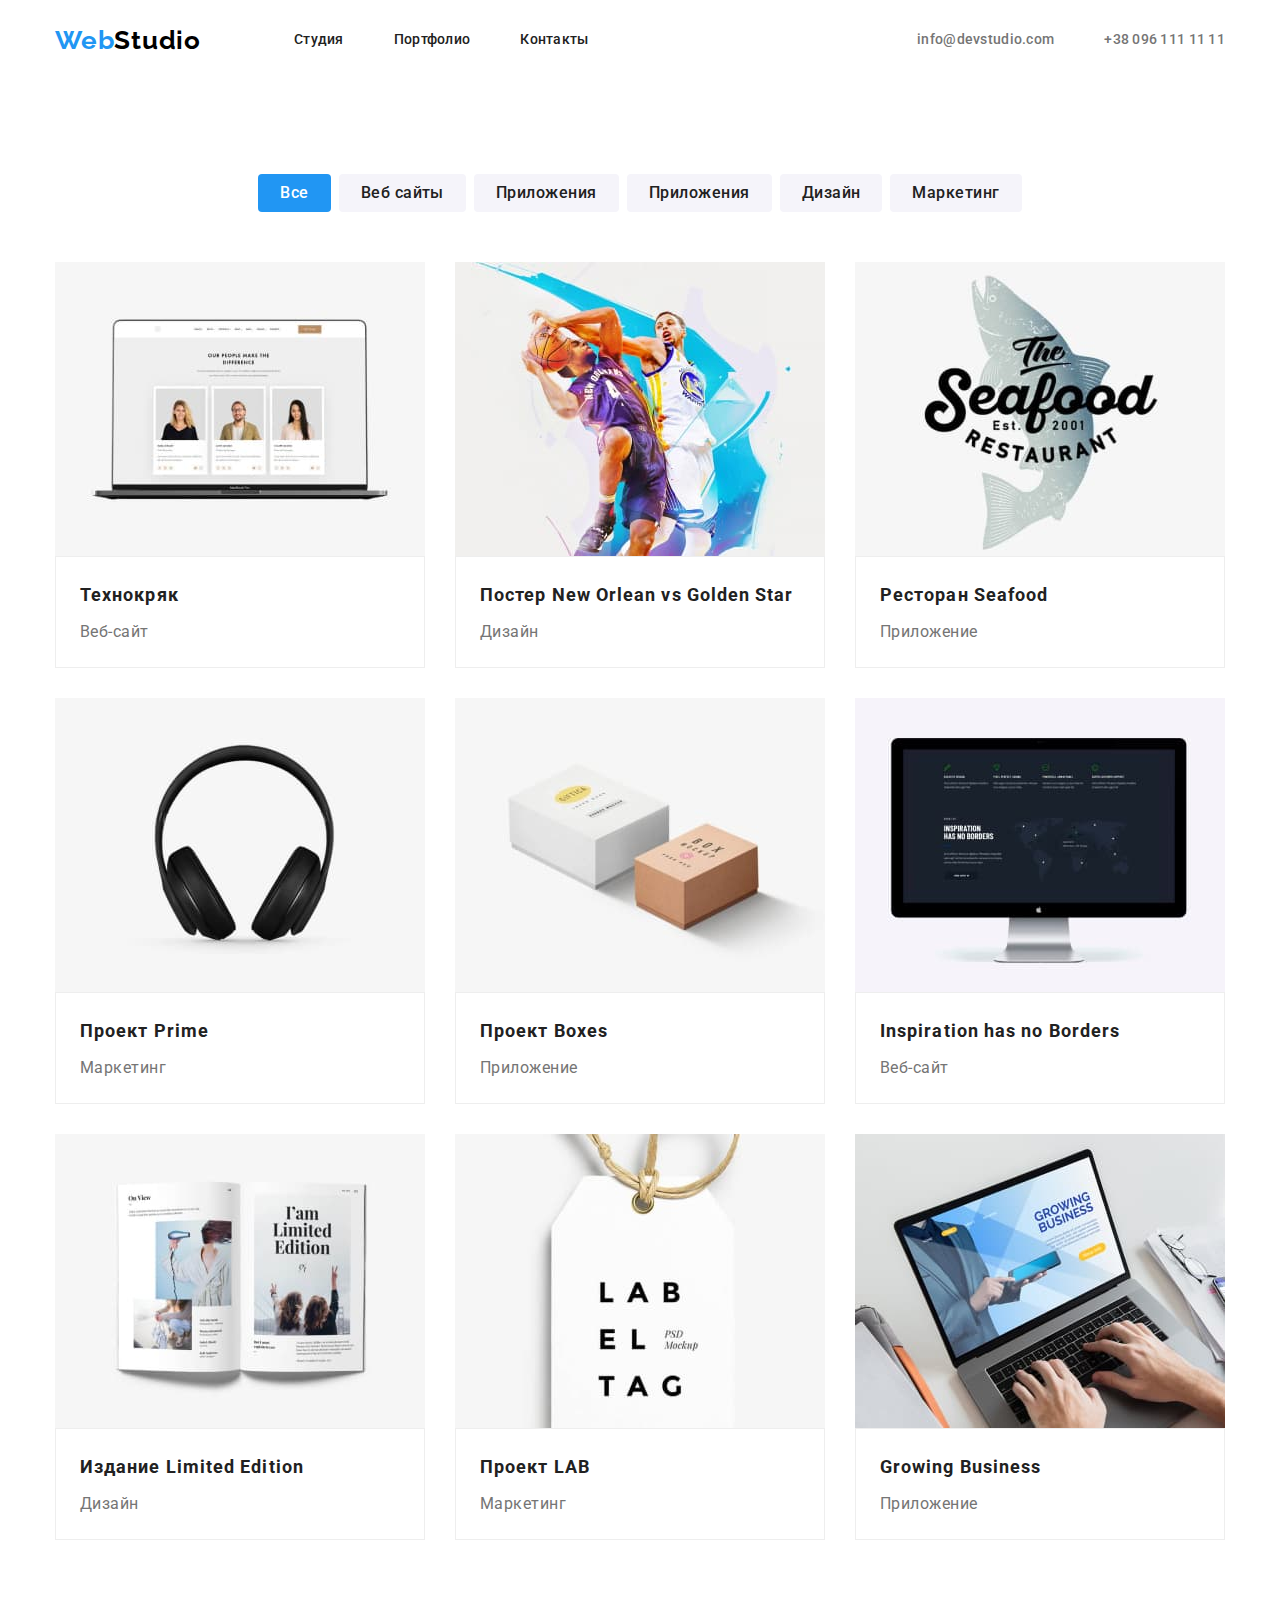
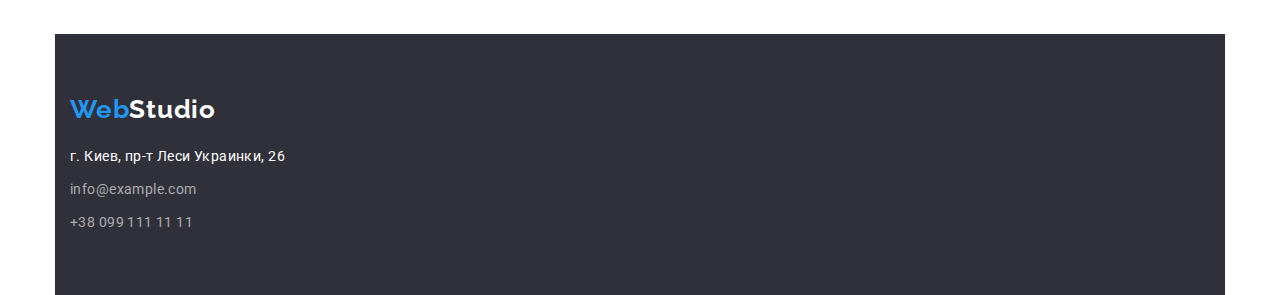
==== commit b79f8a58: "Домашка 13.08" ====
--- a/portfolio.html
+++ b/portfolio.html
@@ -27,8 +27,8 @@
             </ul>
         </nav>
         <ul class="site-list-item style-flex">
-        <li><a class="site-list-item contact link" href="mailto:info@devstudio.com">&#9993; info@devstudio.com</a></li>
-        <li><a class="site-list-item contact link" href="tel:+380961111111">&#9990; +38 096 111 11 11</a></li>
+        <li class="contacts contact link" href="mailto:info@devstudio.com">info@devstudio.com</li>
+        <li><a class="contacts-link contact link" href="tel:+380961111111">+38 096 111 11 11</a></li>
         </ul>
     </div>
     </header>
@@ -116,17 +116,20 @@
 </main>
     <div class="container">
     <footer class="style-footer">
-        <a class="logo" href="">Web<span class="lable">Studio</span></a>
-        <address>
-            <ul>
-                <li>
-                    <a href="https://goo.gl/maps/X5TGUrsWiipyjW1k8"></a>
-                    <a class="street">г. Киев, пр-т Леси Украинки, 26</a>
+        <div class="container">
+            <a class="logo logo-footer" href="">Web<span class="lable">Studio</span></a>
+            <address>
+                <ul>
+                    <li>
+                        <a href="https://goo.gl/maps/X5TGUrsWiipyjW1k8"></a>
+                        <a class="street">г. Киев, пр-т Леси Украинки, 26</a>
                     </li>
-                    <li class="contact-footer"><a class="tel-color link" href="mailto:info@example.com">info@example.com</a></li>
+                    <li class="contact-footer"><a class="tel-color link" href="mailto:info@example.com">info@example.com</a>
+                    </li>
                     <li class="contact-footer"><a class="tel-color link" href="tel:+380991111111">+38 099 111 11 11</a></li>
-            </ul>
-        </address>
+                </ul>
+            </address>
+        </div>
     </footer>
     </div>
 </body>
--- a/css/styles.css
+++ b/css/styles.css
@@ -39,7 +39,7 @@
 }
 
 .header {
-  background: 1px solid #F5F5F5;
+  border-bottom: 1px solid #F5F5F5;
 }
 
 .div {
@@ -47,9 +47,9 @@
 }
 
 .contacts {
+  margin-right: 50px;
   display: flex;
   margin-left: auto;
-  mb50
 }
 
 .style-flex {
@@ -103,14 +103,13 @@
 }
 
 .hider-container {
+  display: flex;
   align-items: center;
-  display: flex;
 }
 
 .link {
     text-decoration: none;
     display: block;
-    
 }
 
 h1,h2,h3,h4,h5,h6,p {
@@ -125,13 +124,6 @@
 .head {
     padding-top: 200px;
     padding-bottom: 200px;
-    font-weight: 900;
-    font-size: 44px;
-    line-height: 1.36;
-    text-align: center;
-    letter-spacing: 0.06em;
-    text-transform: uppercase;
-    color: var(--primary-white-color);
     background-color: #2F303A;;
 }
 
@@ -145,13 +137,13 @@
     text-align: center;
     letter-spacing: 0.06em;
     text-transform: uppercase;
-  
     color: #FFFFFF;
 }
 
 /* Logo */
 
 .logo {
+  margin-right: 93px;
   text-decoration: none;
   font-family: var(--secondary-font);
   font-weight: 700;
@@ -173,7 +165,7 @@
 }
 
 .pictures {
-  box-sizing: border-box;
+
   border: 1px solid #EEEEEE;
   background: #FFFFFF;
   padding-top: 20px;
@@ -183,11 +175,8 @@
 }
 
 .tim-card {
-
-  background: #FFFFFF;
-    /* material shadow v1 */
-    box-shadow: 0px 1px 3px rgba(0, 0, 0, 0.12), 0px 1px 1px rgba(0, 0, 0, 0.14), 0px 2px 1px rgba(0, 0, 0, 0.2);
-    border-radius: 0px 0px 4px 4px;
+  text-align: center;
+  padding: 30px 0;
 }
 
 .test-conntainer {
@@ -196,7 +185,6 @@
   padding-right: 15px;
   margin-left: auto;
   margin-right: auto;
-
 }
 
 .flex-container {
@@ -223,11 +211,10 @@
 } 
 
 .logo-dark {
-  margin-right: 93px;
   font-weight: 700;
-    font-size: 26px;
-    line-height: 1.19;
-    letter-spacing: 0.03em;
+  font-size: 26px;
+  line-height: 1.19;
+  letter-spacing: 0.03em;
   color: var(--lable-color);
 }
 
@@ -259,7 +246,6 @@
   margin-bottom: 50px;
   display: flex;
   justify-content: center;
-  
 }
 
 .contacts-link {
@@ -283,7 +269,6 @@
 .site-nav-link:hover,
 .site-nav-link:focus {
   color: var(--accent-color);
-  background-color: var(--primary-white-color);
 }
 
 .site-nav-link-p:hover,
@@ -293,7 +278,6 @@
 }
 
 .contact {
-  margin-right: 50px;
   font-weight: 500;
   font-size: 14px;
   line-height: 1.14;
@@ -303,17 +287,12 @@
 
 .link:hover,
 .link:focus {
-  color: #212121;
-  background-color: #F5F5F5;
+  color: var(--accent-color);
 }
 
 .button-blue {
   color: var(--primary-white-color);
   background-color: var(--accent-color);
-}
-
-.current {
-  color: var(--accent-color);
 }
 
 .contact-tel {
@@ -383,8 +362,6 @@
 }
 
 .section-bottom {
-  margin-top: 0;
-  margin-bottom: 0;
   padding-top: 0;
 }
 
@@ -400,8 +377,7 @@
 }
 
 .tim-title {
-  padding-top: 30px;
-  padding-bottom: 10px;
+  margin: 10px;
   font-weight: 500;
   font-size: 16px;
   line-height: 1.18;
@@ -410,7 +386,6 @@
 }
 
 .tim-text {
-  padding-bottom: 30px;
   font-weight: 400;
   font-size: 16px;
   line-height: 1.18;
@@ -434,8 +409,6 @@
 
 /* Button */
 
-}
-
 .button-sits {
   width: 125px;
     height: 38px;
@@ -475,9 +448,8 @@
   color: var(--primary-white-color);
 }
 
-.button.primary {
-  background-color: var(--accent-color);
-  color: var(--primary-white-color);
+.button {
+  cursor: pointer;
     border-radius: 4px;
     padding: 10px 32px;
     margin-right: auto;
@@ -491,6 +463,7 @@
     text-align: center;
     letter-spacing: 0.06em;
     color: var(--primary-white-color);
+    background-color: var(--accent-color);
 }
 
 /* Наши преимущества */
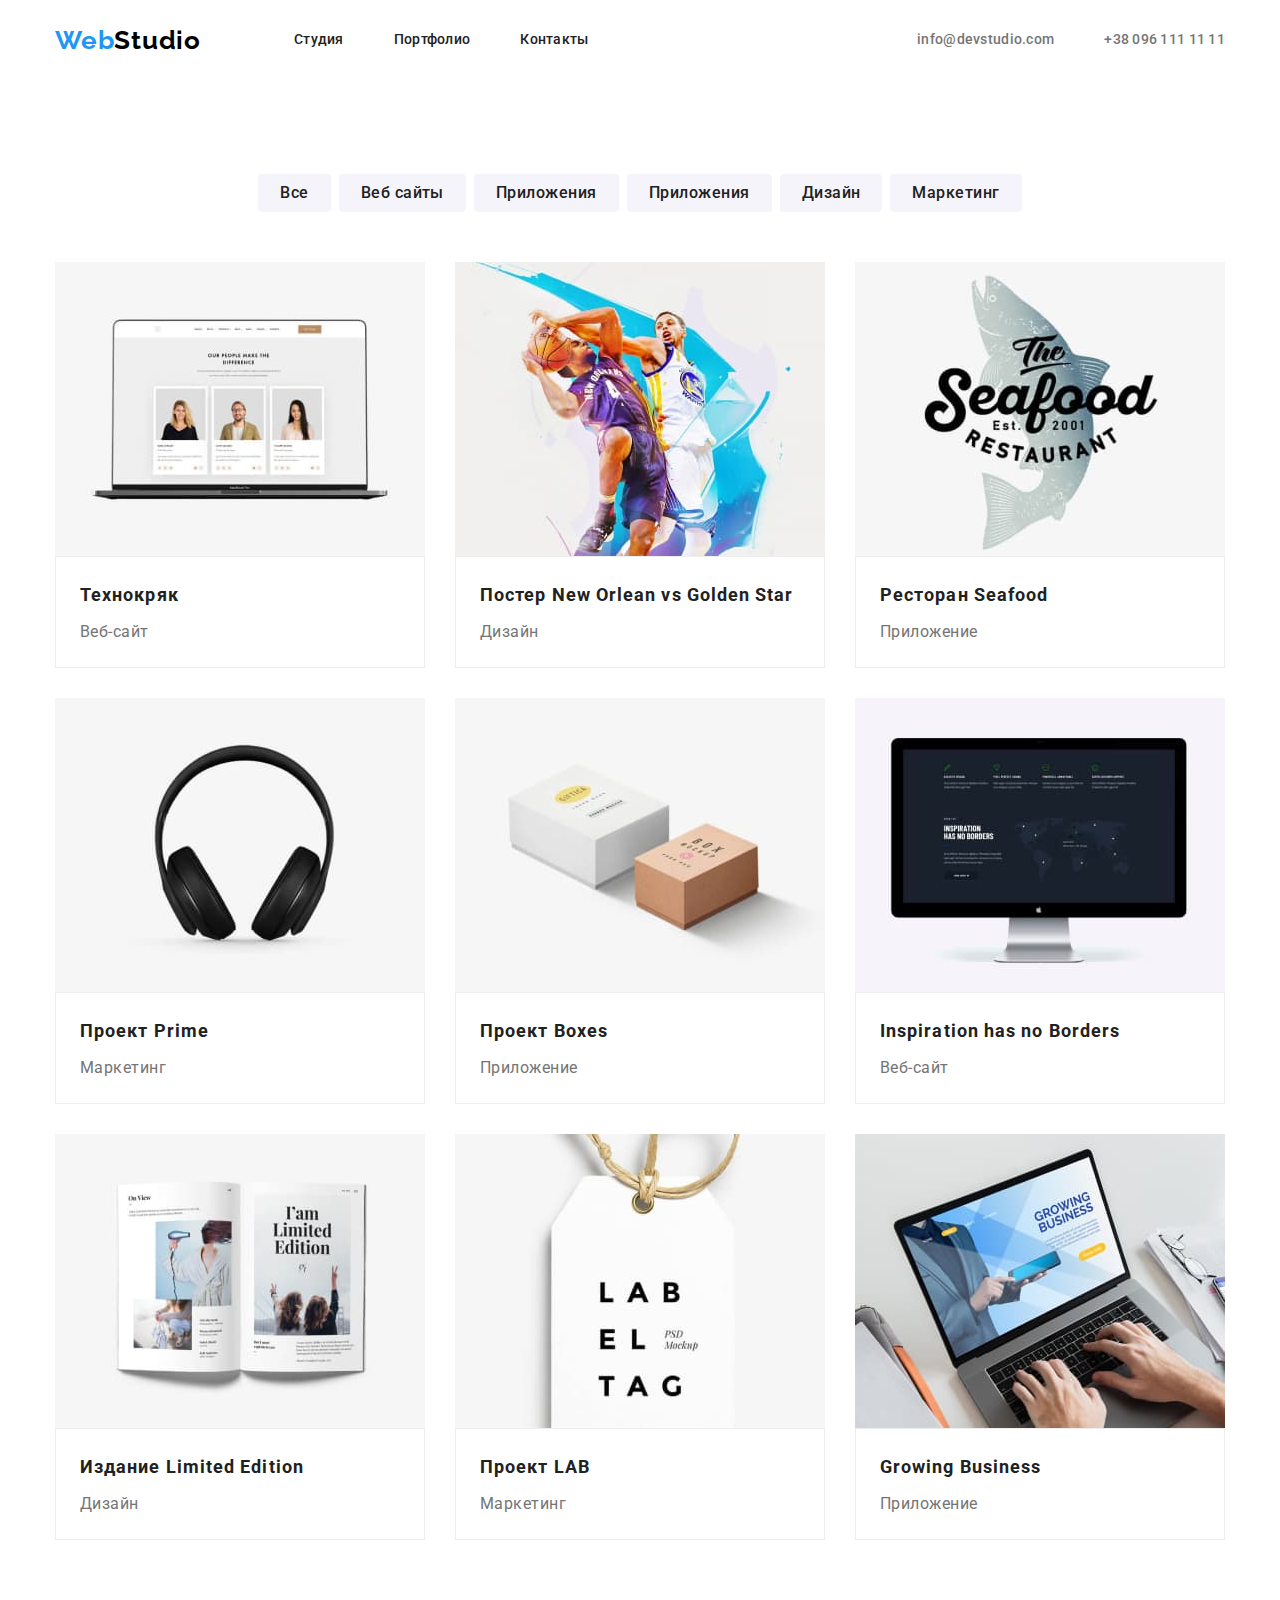
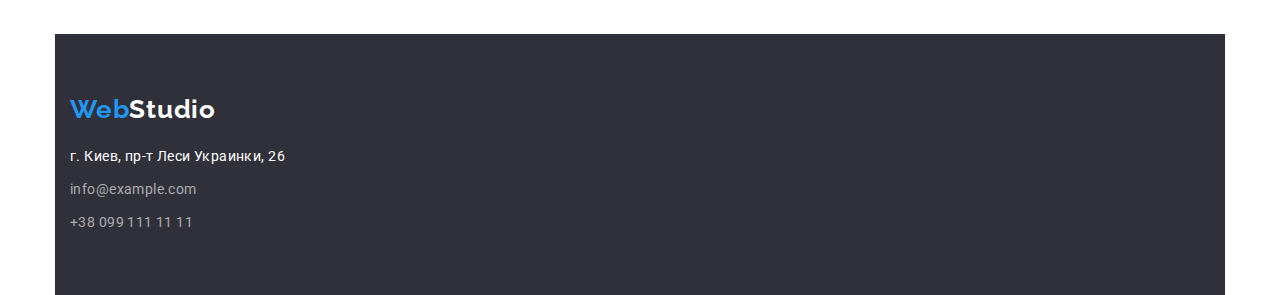
==== commit 242209d9: "Домашняя 14.08" ====
--- a/portfolio.html
+++ b/portfolio.html
@@ -22,12 +22,12 @@
 
             <ul class="site-list list">
                 <li class="site-list-item site-nav"><a class="site-nav-link link" href="./index.html">Студия</a></li>
-                <li class="site-list-item site-nav"><a class="site-nav-link current link" href="">Портфолио</a></li>
+                <li class="site-list-item site-nav"><a class="site-nav-link link" href="">Портфолио</a></li>
                 <li class="site-list-item site-nav"><a class="site-nav-link link" href="">Контакты</a></li>
             </ul>
         </nav>
         <ul class="site-list-item style-flex">
-        <li class="contacts contact link" href="mailto:info@devstudio.com">info@devstudio.com</li>
+    <li><a class="contacts contact link" href="mailto:info@devstudio.com">info@devstudio.com</a></li>
         <li><a class="contacts-link contact link" href="tel:+380961111111">+38 096 111 11 11</a></li>
         </ul>
     </div>
@@ -37,12 +37,12 @@
         <div class="container">
         <h1 class="visually-hidden">Примеры работ</h1>
    <ul class="filter">
-    <li class="menu-distance"><button type="button" class="filter-button button-blue">Все</button></li>
-    <li class="menu-distance"><button type="button" class="filter-button">Веб сайты</button></li>
-    <li class="menu-distance"><button type="button" class="filter-button">Приложения</button></li>
-    <li class="menu-distance"><button type="button" class="filter-button">Приложения</button></li>
-    <li class="menu-distance"><button type="button" class="filter-button">Дизайн</button></li>
-    <li class="menu-distance"><button type="button" class="filter-button">Маркетинг</button></li>
+    <li class="menu-distance"><button type="button" class="filter-button focus-menu">Все</button></li>
+    <li class="menu-distance"><button type="button" class="filter-button focus-menu">Веб сайты</button></li>
+    <li class="menu-distance"><button type="button" class="filter-button focus-menu">Приложения</button></li>
+    <li class="menu-distance"><button type="button" class="filter-button focus-menu">Приложения</button></li>
+    <li class="menu-distance"><button type="button" class="filter-button focus-menu">Дизайн</button></li>
+    <li class="menu-distance"><button type="button" class="filter-button focus-menu">Маркетинг</button></li>
    </ul>
    
             <ul class="flex-container">   
--- a/css/styles.css
+++ b/css/styles.css
@@ -165,7 +165,6 @@
 }
 
 .pictures {
-
   border: 1px solid #EEEEEE;
   background: #FFFFFF;
   padding-top: 20px;
@@ -271,10 +270,11 @@
   color: var(--accent-color);
 }
 
-.site-nav-link-p:hover,
-.site-nav-link-p:focus {
-  color: #212121;
-  background-color: #F5F5F5;
+.focus-menu:hover,
+.focus-menu:focus {
+  cursor: pointer;
+  color: var(--primary-white-color);
+  background-color: var(--accent-color);
 }
 
 .contact {
@@ -418,9 +418,9 @@
 
 .botton-tools {
     width: 112px;
-      height: 38px;
-      left: 726px;
-      top: 174px;
+    height: 38px;
+    left: 726px;
+    top: 174px;
 }
 
 .button-design {
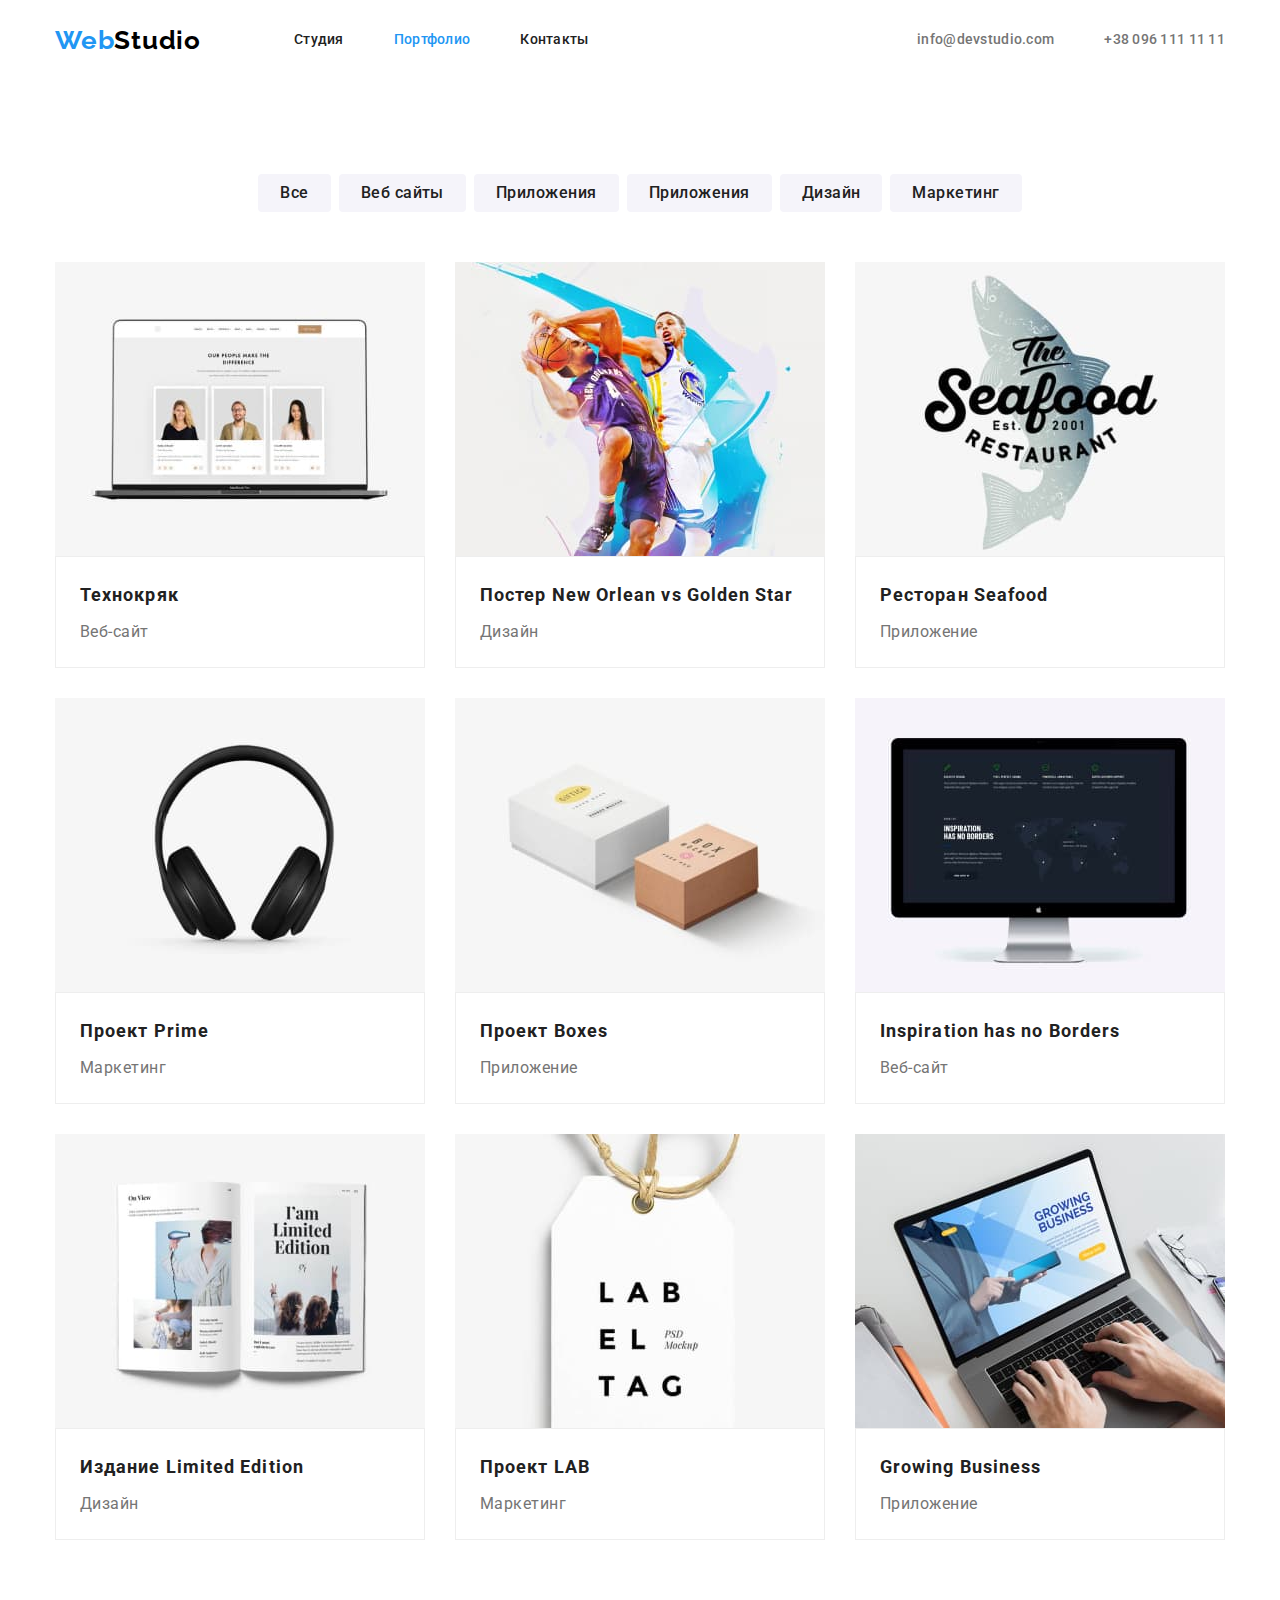
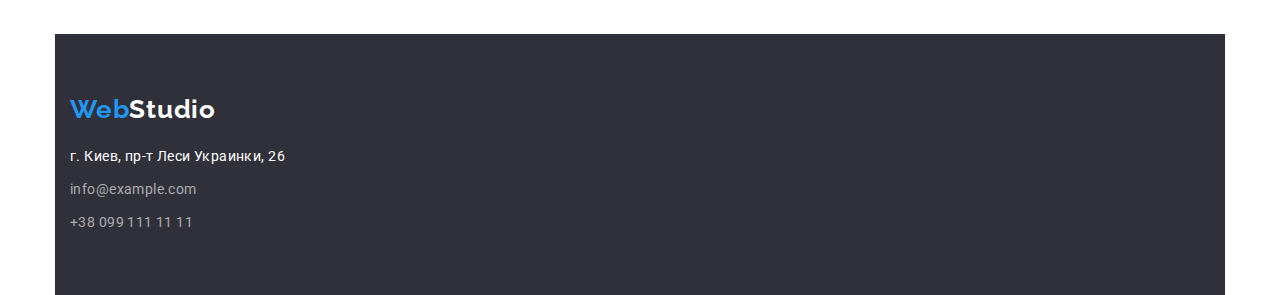
==== commit 3e1f9db8: "Домашняя 15.08" ====
--- a/portfolio.html
+++ b/portfolio.html
@@ -22,7 +22,7 @@
 
             <ul class="site-list list">
                 <li class="site-list-item site-nav"><a class="site-nav-link link" href="./index.html">Студия</a></li>
-                <li class="site-list-item site-nav"><a class="site-nav-link link" href="">Портфолио</a></li>
+                <li class="site-list-item site-nav"><a class="site-nav-link link word-blue" href="">Портфолио</a></li>
                 <li class="site-list-item site-nav"><a class="site-nav-link link" href="">Контакты</a></li>
             </ul>
         </nav>
--- a/css/styles.css
+++ b/css/styles.css
@@ -297,6 +297,10 @@
 
 .contact-tel {
   color: var(--secondary-text-color);
+}
+
+.word-blue {
+  color: var(--accent-color);
 }
 
 .feature-skills {
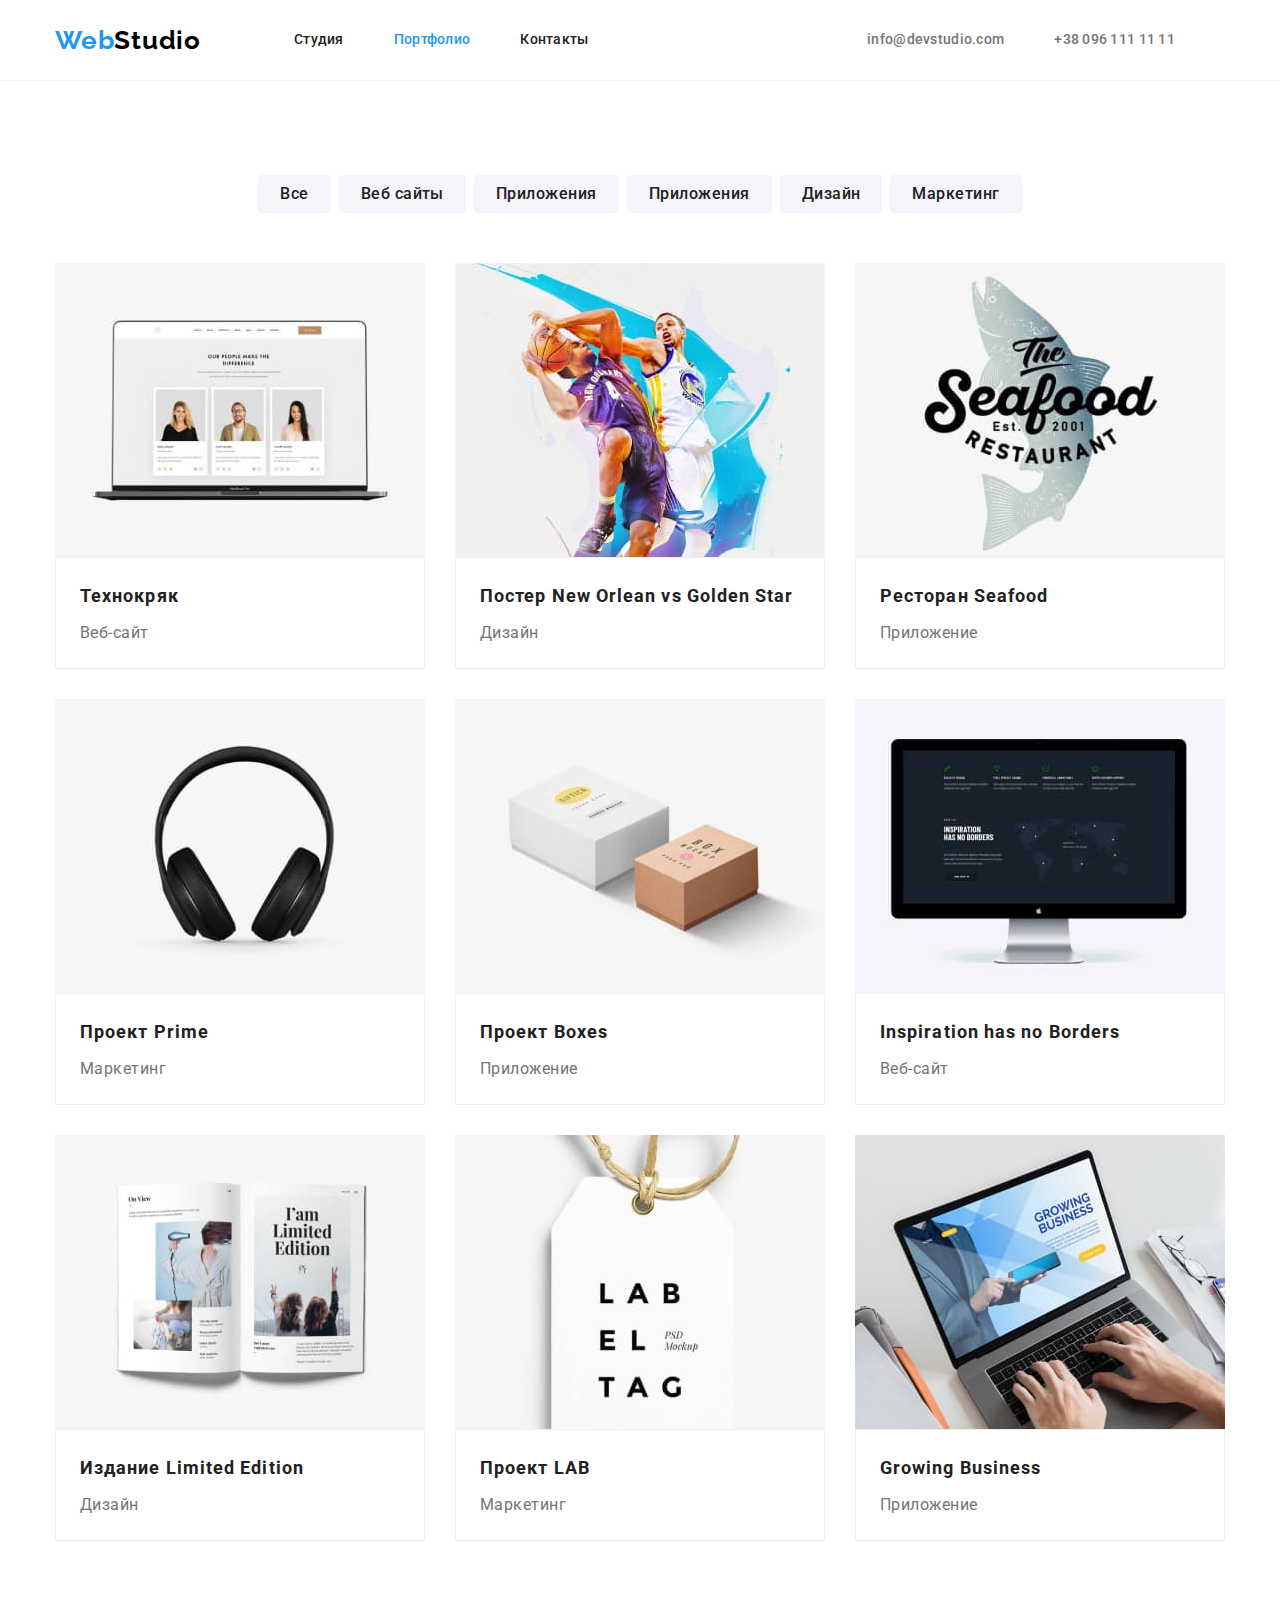
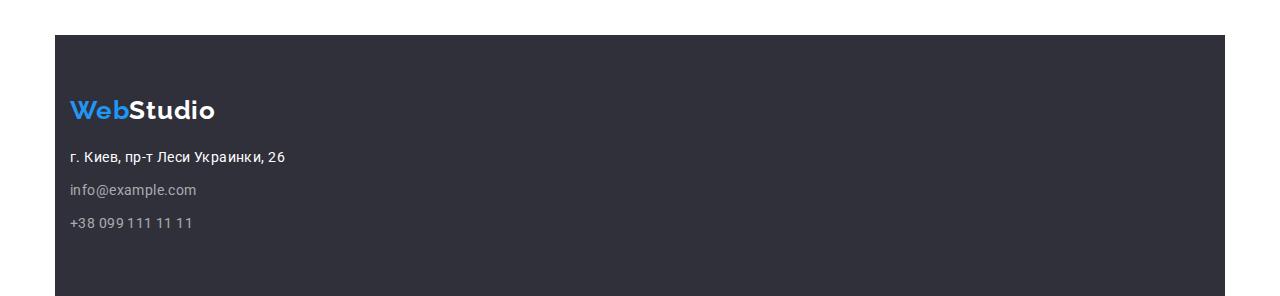
==== commit 700d09a7: "Итоговая" ====
--- a/portfolio.html
+++ b/portfolio.html
@@ -15,7 +15,7 @@
 </head>
 
 <body>
-    <header>
+    <header class="header">
         <div class="container hider-container">
         <nav class="site-nav list">
             <a class="logo" href="">Web<span class="logo-dark">Studio</span></a>
--- a/css/styles.css
+++ b/css/styles.css
@@ -47,7 +47,7 @@
 }
 
 .contacts {
-  margin-right: 50px;
+  
   display: flex;
   margin-left: auto;
 }
@@ -143,7 +143,6 @@
 /* Logo */
 
 .logo {
-  margin-right: 93px;
   text-decoration: none;
   font-family: var(--secondary-font);
   font-weight: 700;
@@ -210,6 +209,7 @@
 } 
 
 .logo-dark {
+  margin-right: 93px;
   font-weight: 700;
   font-size: 26px;
   line-height: 1.19;
@@ -278,6 +278,7 @@
 }
 
 .contact {
+  margin-right: 50px;
   font-weight: 500;
   font-size: 14px;
   line-height: 1.14;
@@ -381,7 +382,7 @@
 }
 
 .tim-title {
-  margin: 10px;
+  margin-bottom: 10px;
   font-weight: 500;
   font-size: 16px;
   line-height: 1.18;
@@ -493,7 +494,6 @@
 
 .contact-footer {
   margin-top: 9px;
-  
   font-family: 'Roboto';
     font-style: normal;
     font-weight: 400;
@@ -520,6 +520,7 @@
 .logo-footer {
   display: block;
   margin-bottom: 20px;
+  margin-right: 0;
 }
 
 .street {
